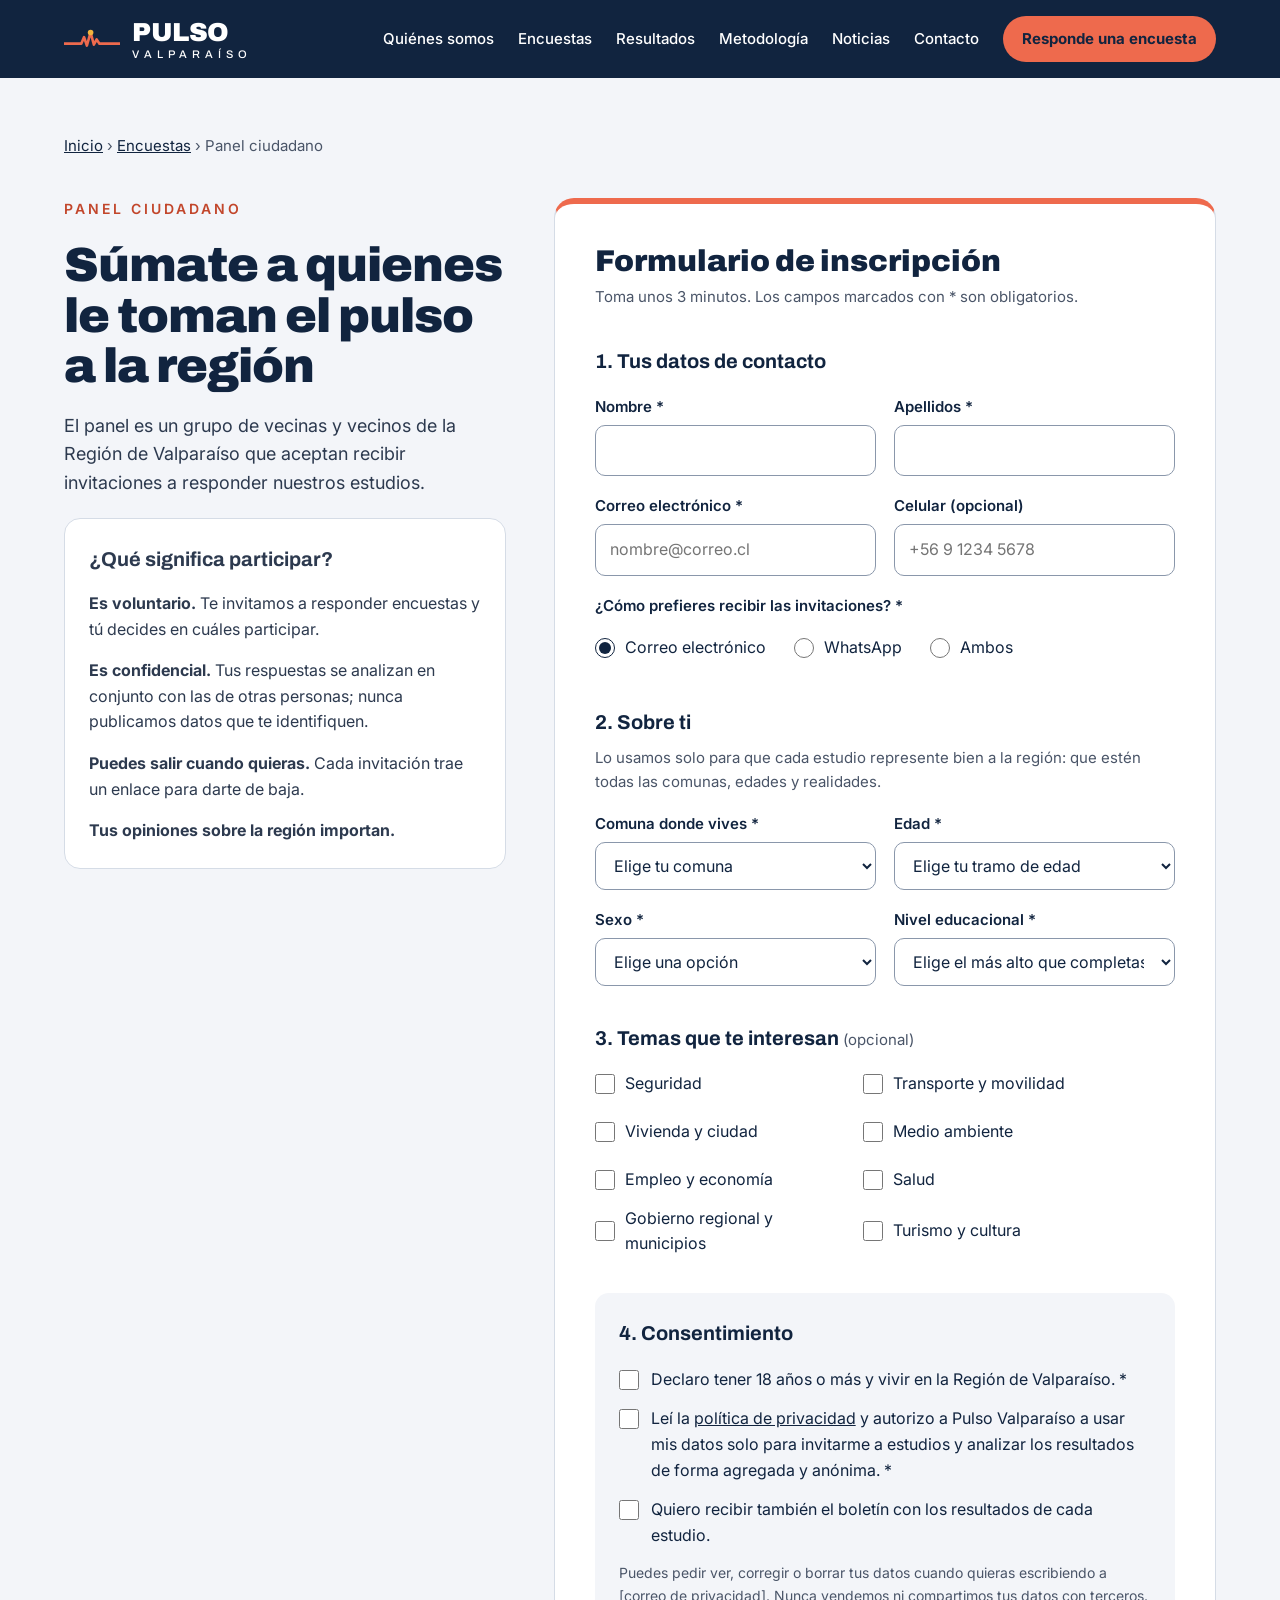
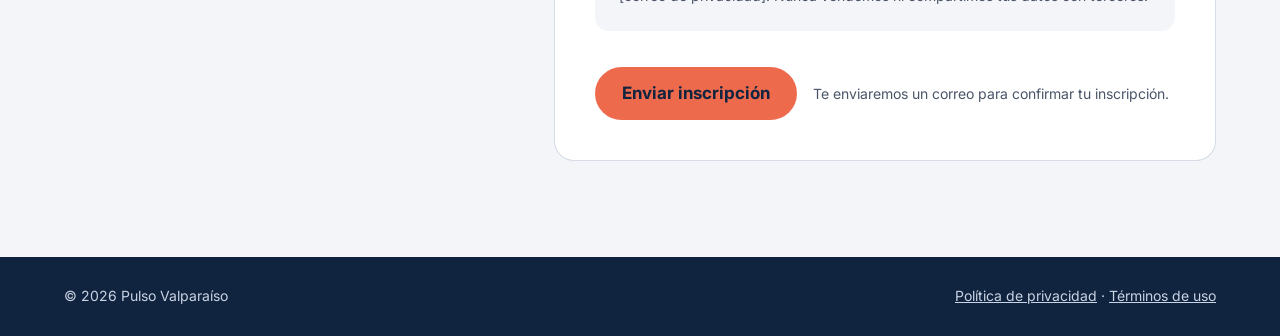
==== panel-ciudadano.html @ 1ea52243 "Add files via upload" ====
<!doctype html>
<html lang="es">
<head>
  <meta charset="utf-8">
  <meta name="viewport" content="width=device-width, initial-scale=1">
  <title>Inscripción al panel ciudadano · Pulso Valparaíso</title>
  <meta name="description" content="Inscríbete en el panel ciudadano de Pulso Valparaíso y recibe invitaciones a responder estudios sobre la región.">
  <link rel="icon" href="img/favicon.svg" type="image/svg+xml">
  <link rel="preconnect" href="https://fonts.googleapis.com">
  <link rel="preconnect" href="https://fonts.gstatic.com" crossorigin>
  <link rel="stylesheet" href="https://fonts.googleapis.com/css2?family=Archivo:wght@500;700;900&family=Inter:wght@400;500;600;700&display=swap">
  <link rel="stylesheet" href="css/estilos.css">
</head>
<body class="pagina-panel">
<a class="saltar" href="#contenido">Saltar al contenido</a>

<!-- ===================== ENCABEZADO Y MENÚ ===================== -->
<header class="encabezado">
  <div class="contenedor">
    <a class="marca" href="index.html" aria-label="Pulso Valparaíso, ir al inicio">
      <svg width="56" height="28" viewBox="0 0 600 200" aria-hidden="true"><polyline class="pulso-linea" points="0,150 185,150 215,80 245,170 285,30 320,160 350,105 380,150 600,150" fill="none" stroke-width="28" stroke-linecap="round" stroke-linejoin="round"/><circle class="pulso-punto" cx="285" cy="30" r="30"/></svg>
      <span class="marca-texto"><strong>PULSO</strong><span>VALPARAÍSO</span></span>
    </a>
    <button class="boton-menu" type="button" aria-expanded="false" aria-controls="menu-principal">
      <svg width="20" height="20" viewBox="0 0 24 24" aria-hidden="true" fill="none" stroke="currentColor" stroke-width="2" stroke-linecap="round"><path d="M3 6h18M3 12h18M3 18h18"/></svg>
      Menú
    </button>
    <nav class="menu" id="menu-principal" aria-label="Menú principal">
      <a href="index.html#sobre">Quiénes somos</a>
      <a href="index.html#participa">Encuestas</a>
      <a href="index.html#ultimo-estudio">Resultados</a>
      <a href="index.html#como-trabajamos">Metodología</a>
      <a href="index.html#noticias">Noticias</a>
      <a href="index.html#contacto">Contacto</a>
      <a class="boton boton-acento" href="index.html#participa">Responde una encuesta</a>
    </nav>
  </div>
</header>

<main id="contenido" class="panel">
  <div class="contenedor">
    <p class="migas"><a href="index.html">Inicio</a> › <a href="index.html#participa">Encuestas</a> › Panel ciudadano</p>

    <div class="panel-columnas">

      <!-- ---------- Columna de información ---------- -->
      <div class="panel-info">
        <p class="antetitulo">Panel ciudadano</p>
        <h1>Súmate a quienes le toman el pulso a la región</h1>
        <p class="bajada">El panel es un grupo de vecinas y vecinos de la Región de Valparaíso que aceptan recibir invitaciones a responder nuestros estudios.</p>
        <div class="caja-blanca">
          <p class="titulo-caja">¿Qué significa participar?</p>
          <p><b>Es voluntario.</b> Te invitamos a responder encuestas y tú decides en cuáles participar.</p>
          <p><b>Es confidencial.</b> Tus respuestas se analizan en conjunto con las de otras personas; nunca publicamos datos que te identifiquen.</p>
          <p><b>Puedes salir cuando quieras.</b> Cada invitación trae un enlace para darte de baja.</p>
          <p><b>Tus opiniones sobre la región importan.</b></p>
        </div>
      </div>

      <!-- ---------- Formulario ----------
           IMPORTANTE: este formulario todavía NO guarda los datos.
           Cuando elijamos el servicio de formularios, se agrega aquí su dirección
           (action="...") y se quita la clase "formulario-pendiente". -->
      <div class="panel-formulario">
        <form class="formulario formulario-pendiente" id="formulario-panel" aria-labelledby="titulo-formulario" data-confirmacion="confirmacion-panel">
          <div class="formulario-titulo">
            <h2 id="titulo-formulario">Formulario de inscripción</h2>
            <p>Toma unos 3 minutos. Los campos marcados con * son obligatorios.</p>
          </div>

          <fieldset class="bloque">
            <legend>1. Tus datos de contacto</legend>
            <div class="par">
              <label class="campo">Nombre *
                <input type="text" name="nombre" autocomplete="given-name" required>
              </label>
              <label class="campo">Apellidos *
                <input type="text" name="apellidos" autocomplete="family-name" required>
              </label>
            </div>
            <div class="par">
              <label class="campo">Correo electrónico *
                <input type="email" name="correo" autocomplete="email" placeholder="nombre@correo.cl" required>
              </label>
              <label class="campo">Celular (opcional)
                <input type="tel" name="celular" autocomplete="tel" placeholder="+56 9 1234 5678">
              </label>
            </div>
            <fieldset class="opciones">
              <legend>¿Cómo prefieres recibir las invitaciones? *</legend>
              <label class="opcion"><input type="radio" name="canal" value="Correo electrónico" checked> Correo electrónico</label>
              <label class="opcion"><input type="radio" name="canal" value="WhatsApp"> WhatsApp</label>
              <label class="opcion"><input type="radio" name="canal" value="Ambos"> Ambos</label>
            </fieldset>
          </fieldset>

          <fieldset class="bloque">
            <legend>2. Sobre ti</legend>
            <p class="ayuda">Lo usamos solo para que cada estudio represente bien a la región: que estén todas las comunas, edades y realidades.</p>
            <div class="par">
              <label class="campo">Comuna donde vives *
                <select name="comuna" required>
                  <option value="">Elige tu comuna</option>
                  <option>Algarrobo</option>
                  <option>Cabildo</option>
                  <option>Calle Larga</option>
                  <option>Cartagena</option>
                  <option>Casablanca</option>
                  <option>Catemu</option>
                  <option>Concón</option>
                  <option>El Quisco</option>
                  <option>El Tabo</option>
                  <option>Hijuelas</option>
                  <option>Isla de Pascua</option>
                  <option>Juan Fernández</option>
                  <option>La Calera</option>
                  <option>La Cruz</option>
                  <option>La Ligua</option>
                  <option>Limache</option>
                  <option>Llaillay</option>
                  <option>Los Andes</option>
                  <option>Nogales</option>
                  <option>Olmué</option>
                  <option>Panquehue</option>
                  <option>Papudo</option>
                  <option>Petorca</option>
                  <option>Puchuncaví</option>
                  <option>Putaendo</option>
                  <option>Quillota</option>
                  <option>Quilpué</option>
                  <option>Quintero</option>
                  <option>Rinconada</option>
                  <option>San Antonio</option>
                  <option>San Esteban</option>
                  <option>San Felipe</option>
                  <option>Santa María</option>
                  <option>Santo Domingo</option>
                  <option>Valparaíso</option>
                  <option>Villa Alemana</option>
                  <option>Viña del Mar</option>
                  <option>Zapallar</option>
                </select>
              </label>
              <label class="campo">Edad *
                <select name="edad" required>
                  <option value="">Elige tu tramo de edad</option>
                  <option>18 a 29 años</option>
                  <option>30 a 44 años</option>
                  <option>45 a 59 años</option>
                  <option>60 años o más</option>
                </select>
              </label>
            </div>
            <div class="par">
              <label class="campo">Sexo *
                <select name="sexo" required>
                  <option value="">Elige una opción</option>
                  <option>Mujer</option>
                  <option>Hombre</option>
                  <option>Otro</option>
                  <option>Prefiero no responder</option>
                </select>
              </label>
              <label class="campo">Nivel educacional *
                <select name="educacion" required>
                  <option value="">Elige el más alto que completaste</option>
                  <option>Básica</option>
                  <option>Media</option>
                  <option>Técnica profesional</option>
                  <option>Universitaria</option>
                  <option>Postgrado</option>
                </select>
              </label>
            </div>
          </fieldset>

          <fieldset class="opciones opciones-temas">
            <legend>3. Temas que te interesan <span>(opcional)</span></legend>
            <label class="opcion"><input type="checkbox" name="temas" value="Seguridad"> Seguridad</label>
            <label class="opcion"><input type="checkbox" name="temas" value="Transporte y movilidad"> Transporte y movilidad</label>
            <label class="opcion"><input type="checkbox" name="temas" value="Vivienda y ciudad"> Vivienda y ciudad</label>
            <label class="opcion"><input type="checkbox" name="temas" value="Medio ambiente"> Medio ambiente</label>
            <label class="opcion"><input type="checkbox" name="temas" value="Empleo y economía"> Empleo y economía</label>
            <label class="opcion"><input type="checkbox" name="temas" value="Salud"> Salud</label>
            <label class="opcion"><input type="checkbox" name="temas" value="Gobierno regional y municipios"> Gobierno regional y municipios</label>
            <label class="opcion"><input type="checkbox" name="temas" value="Turismo y cultura"> Turismo y cultura</label>
          </fieldset>

          <fieldset class="consentimiento">
            <legend>4. Consentimiento</legend>
            <label class="aceptar"><input type="checkbox" name="mayor_de_edad" value="sí" required> <span>Declaro tener 18 años o más y vivir en la Región de Valparaíso. *</span></label>
            <label class="aceptar"><input type="checkbox" name="acepta_privacidad" value="sí" required> <span>Leí la <a href="#">política de privacidad</a> y autorizo a Pulso Valparaíso a usar mis datos solo para invitarme a estudios y analizar los resultados de forma agregada y anónima. *</span></label>
            <label class="aceptar"><input type="checkbox" name="boletin" value="sí"> <span>Quiero recibir también el boletín con los resultados de cada estudio.</span></label>
            <p class="letra-chica">Puedes pedir ver, corregir o borrar tus datos cuando quieras escribiendo a [correo de privacidad]. Nunca vendemos ni compartimos tus datos con terceros.</p>
          </fieldset>

          <div class="enviar">
            <button class="boton boton-acento" type="submit">Enviar inscripción</button>
            <span>Te enviaremos un correo para confirmar tu inscripción.</span>
          </div>
        </form>

        <div class="confirmacion" id="confirmacion-panel" role="status" tabindex="-1" hidden>
          <svg width="72" height="72" viewBox="0 0 72 72" aria-hidden="true"><circle cx="36" cy="36" r="34" fill="none" stroke="#EE6A4D" stroke-width="4"/><polyline points="22,37 32,47 51,27" fill="none" stroke="#11243F" stroke-width="5" stroke-linecap="round" stroke-linejoin="round"/></svg>
          <h2>¡Gracias! Ya casi eres parte del panel</h2>
          <p>Te enviamos un correo para confirmar tu inscripción. Revisa también la carpeta de spam. Cuando lo confirmes, te llegará la primera invitación con el próximo estudio.</p>
          <p class="aviso-demo">Versión de demostración: este formulario todavía no guarda los datos.</p>
          <div class="grupo-botones">
            <a class="boton boton-azul" href="index.html">Volver al inicio</a>
          </div>
        </div>
      </div>

    </div>
  </div>
</main>

<footer class="pie pie-simple">
  <div class="contenedor">
    <div class="pie-final">
      <span>© 2026 Pulso Valparaíso</span>
      <span><a href="#">Política de privacidad</a> · <a href="#">Términos de uso</a></span>
    </div>
  </div>
</footer>

<script src="js/sitio.js"></script>
</body>
</html>
---- css/estilos.css ----
/* =========================================================
   Pulso Valparaíso — hoja de estilos
   Para cambiar un color en todo el sitio, cámbialo aquí abajo.
   ========================================================= */
:root {
  --azul: #11243F;          /* azul marino principal */
  --azul-borde: #22385A;
  --acento: #EE6A4D;        /* coral del logo (prueba #F2B33D o #4FB3A9) */
  --dorado: #F2B33D;        /* punto del logo */
  --coral-texto: #C2462B;   /* coral oscuro para textos pequeños sobre blanco */
  --gris-fondo: #F3F5F9;
  --gris-borde: #D5DCE6;
  --texto: #11243F;
  --texto-suave: #2D3A4F;
  --texto-tenue: #4A5568;
  --texto-claro: #C9D3E3;   /* texto sobre fondo azul */
  --blanco: #FFFFFF;
  --ancho: 1200px;
  --titulos: 'Archivo', system-ui, sans-serif;
  --cuerpo: 'Inter', system-ui, sans-serif;
}

*, *::before, *::after { box-sizing: border-box; }
[hidden] { display: none !important; }
html { scroll-behavior: smooth; }
body {
  margin: 0;
  font-family: var(--cuerpo);
  font-size: 17px;
  line-height: 1.6;
  color: var(--texto);
  background: var(--blanco);
}
img, svg { max-width: 100%; }
a { color: var(--texto); }
a:hover { color: var(--coral-texto); }
h1, h2, h3 { font-family: var(--titulos); margin: 0; }
p { margin: 0; }
:focus-visible { outline: 3px solid var(--dorado); outline-offset: 2px; }

.contenedor { max-width: var(--ancho); margin: 0 auto; padding-left: 24px; padding-right: 24px; }
.saltar { position: absolute; left: -9999px; }
.saltar:focus { left: 16px; top: 16px; z-index: 10; background: var(--blanco); padding: 8px 14px; border-radius: 8px; }

/* ---------- Botones ---------- */
.boton {
  display: inline-flex; align-items: center; justify-content: center;
  min-height: 48px; padding: 12px 26px; border-radius: 999px;
  font: inherit; font-weight: 700; text-decoration: none; cursor: pointer;
  border: 1px solid transparent;
}
.boton-acento { background: var(--acento); color: var(--azul); }
.boton-acento:hover { color: var(--azul); filter: brightness(1.06); }
.boton-azul { background: var(--azul); color: var(--blanco); }
.boton-azul:hover { color: var(--blanco); background: #1B3459; }
.boton-borde { background: transparent; color: var(--azul); border-color: var(--azul); font-weight: 600; }
.boton-borde-claro { background: transparent; color: var(--blanco); border-color: var(--texto-claro); font-weight: 600; }
.boton-borde-claro:hover { color: var(--blanco); background: rgba(255,255,255,.08); }
.grupo-botones { display: flex; flex-wrap: wrap; gap: 16px; }

/* ---------- Encabezado y menú ---------- */
.encabezado { background: var(--azul); color: var(--blanco); position: relative; z-index: 5; }
.encabezado .contenedor {
  display: flex; flex-wrap: wrap; align-items: center; justify-content: space-between;
  gap: 16px 32px; padding-top: 16px; padding-bottom: 16px;
}
.marca { display: flex; align-items: center; gap: 12px; color: var(--blanco); text-decoration: none; }
.marca:hover { color: var(--blanco); }
.marca-texto { display: flex; flex-direction: column; line-height: 1; font-family: var(--titulos); }
.marca-texto strong { font-weight: 900; font-size: 26px; letter-spacing: -0.5px; }
.marca-texto span { font-weight: 500; font-size: 11px; letter-spacing: 5px; margin-top: 4px; }
.pulso-linea { stroke: var(--acento); }
.pulso-punto { fill: var(--dorado); }

.menu { display: flex; flex-wrap: wrap; align-items: center; gap: 4px 24px; font-size: 15px; font-weight: 500; }
.menu a { color: var(--blanco); text-decoration: none; padding: 10px 0; }
.menu a:hover { color: var(--dorado); }
.menu a.boton { padding: 10px 18px; min-height: 44px; color: var(--azul); }
.boton-menu {
  display: none; align-items: center; gap: 8px; min-height: 44px; padding: 8px 14px;
  background: transparent; color: var(--blanco); border: 1px solid var(--texto-claro);
  border-radius: 10px; font: inherit; font-weight: 600; cursor: pointer;
}
@media (max-width: 900px) {
  .boton-menu { display: inline-flex; }
  .menu { display: none; width: 100%; flex-direction: column; align-items: stretch; gap: 0; padding-bottom: 8px; }
  .menu.abierto { display: flex; }
  .menu a { padding: 12px 0; border-top: 1px solid var(--azul-borde); }
  .menu a.boton { margin-top: 12px; border-top: none; }
}

/* ---------- Portada ---------- */
.portada { background: var(--azul); color: var(--blanco); border-top: 1px solid var(--azul-borde); }
.portada .contenedor { display: flex; flex-wrap: wrap; align-items: center; gap: 48px; padding-top: 88px; padding-bottom: 104px; }
.portada-texto { flex: 1 1 520px; min-width: 0; display: flex; flex-direction: column; gap: 24px; }
.portada-texto .antetitulo { color: var(--dorado); }
.portada h1 { font-weight: 900; font-size: clamp(40px, 6vw, 64px); line-height: 1.02; letter-spacing: -1.5px; }
.portada .bajada { font-size: 20px; line-height: 1.55; color: var(--texto-claro); max-width: 560px; }
.portada-grafico { flex: 1 1 380px; min-width: 0; display: flex; justify-content: center; }
.portada-grafico svg { width: 100%; max-width: 520px; height: auto; }

/* ---------- Secciones ---------- */
.seccion { padding: 88px 0; }
.seccion-gris { background: var(--gris-fondo); }
.seccion .contenedor { display: flex; flex-direction: column; gap: 32px; }
.antetitulo { font-size: 14px; font-weight: 600; letter-spacing: 3px; text-transform: uppercase; color: var(--coral-texto); }
.titulo-seccion { display: flex; flex-direction: column; gap: 8px; }
.titulo-seccion h2 { font-weight: 900; font-size: clamp(30px, 4vw, 40px); line-height: 1.1; letter-spacing: -0.5px; }
.fila-titulo { display: flex; flex-wrap: wrap; justify-content: space-between; align-items: flex-end; gap: 16px; }
.enlace-flecha { font-weight: 600; padding: 10px 0; }
.dato-ficha { font-size: 16px; color: var(--texto-tenue); }

.fila { display: flex; flex-wrap: wrap; gap: 24px; }
.cifra { flex: 1 1 280px; min-width: 0; padding: 28px; border-radius: 16px; background: var(--gris-fondo); display: flex; flex-direction: column; gap: 8px; }
.cifra strong { font-family: var(--titulos); font-weight: 900; font-size: 56px; line-height: 1; }
.cifra p { font-size: 16px; color: var(--texto-suave); }

.tarjeta {
  flex: 1 1 420px; min-width: 0; padding: 32px; border-radius: 16px;
  background: var(--blanco); border: 1px solid var(--gris-borde); border-top: 6px solid var(--azul);
  display: flex; flex-direction: column; gap: 12px;
}
.tarjeta-acento { border-top-color: var(--acento); }
.tarjeta .etiqueta { font-size: 13px; font-weight: 600; letter-spacing: 2px; text-transform: uppercase; color: var(--texto-tenue); }
.tarjeta h3 { font-weight: 700; font-size: 26px; line-height: 1.2; }
.tarjeta p { color: var(--texto-suave); }
.tarjeta .detalle { font-size: 15px; color: var(--texto-tenue); }
.tarjeta .boton { align-self: flex-start; margin-top: 8px; }
.nota { font-size: 15px; color: var(--texto-tenue); }

.temas { display: flex; flex-wrap: wrap; gap: 12px; }
.temas a { text-decoration: none; padding: 12px 22px; border-radius: 999px; border: 1px solid #B8C3D4; font-weight: 500; }
.temas a:hover { border-color: var(--azul); }

.principios { display: flex; flex-wrap: wrap; gap: 32px; }
.principio { flex: 1 1 280px; min-width: 0; display: flex; flex-direction: column; gap: 10px; padding-top: 20px; border-top: 2px solid var(--azul); }
.principio .numero { font-family: var(--titulos); font-weight: 700; font-size: 15px; color: var(--coral-texto); }
.principio h3 { font-weight: 700; font-size: 22px; }
.principio p { color: var(--texto-suave); }

.noticia {
  flex: 1 1 300px; min-width: 0; padding: 28px; border-radius: 16px; background: var(--blanco);
  border: 1px solid var(--gris-borde); text-decoration: none; display: flex; flex-direction: column; gap: 10px;
}
.noticia:hover { border-color: var(--azul); }
.noticia .etiqueta { font-size: 13px; font-weight: 600; letter-spacing: 2px; color: var(--texto-tenue); }
.noticia .titular { font-family: var(--titulos); font-weight: 700; font-size: 22px; line-height: 1.25; color: var(--texto); }
.noticia .resumen { font-size: 16px; color: var(--texto-suave); }

.boletin .contenedor { flex-direction: row; flex-wrap: wrap; align-items: center; justify-content: space-between; gap: 24px 48px; }
.boletin-texto { flex: 1 1 420px; min-width: 0; display: flex; flex-direction: column; gap: 8px; }
.boletin-texto h2 { font-weight: 900; font-size: 32px; line-height: 1.15; }
.boletin-texto p { color: var(--texto-tenue); }
.boletin form { flex: 1 1 420px; min-width: 0; display: flex; flex-wrap: wrap; align-items: flex-end; gap: 12px; }
.boletin label { flex: 1 1 240px; min-width: 0; }

/* ---------- Formularios ---------- */
.campo { display: flex; flex-direction: column; gap: 6px; font-size: 15px; font-weight: 600; }
.campo input, .campo select {
  font: inherit; font-size: 16px; font-weight: 400; color: var(--texto); background: var(--blanco);
  padding: 12px 14px; border: 1px solid #8A97AB; border-radius: 10px; min-height: 48px; width: 100%;
}
.campo input:focus, .campo select:focus { border-color: var(--azul); }

/* ---------- Pie de página ---------- */
.pie { background: var(--azul); color: var(--texto-claro); font-size: 15px; }
.pie .contenedor { display: flex; flex-direction: column; gap: 40px; padding-top: 64px; padding-bottom: 40px; }
.pie-columnas { display: flex; flex-wrap: wrap; gap: 40px 64px; }
.pie-marca { flex: 2 1 320px; min-width: 0; display: flex; flex-direction: column; gap: 14px; }
.pie-marca p { max-width: 380px; }
.pie-col { flex: 1 1 180px; min-width: 0; display: flex; flex-direction: column; gap: 8px; }
.pie-col .titulo-col { font-weight: 600; color: var(--blanco); margin-bottom: 4px; }
.pie a { color: var(--texto-claro); }
.pie a:hover { color: var(--blanco); }
.pie-final { display: flex; flex-wrap: wrap; justify-content: space-between; gap: 12px; padding-top: 24px; border-top: 1px solid #2D4467; font-size: 14px; }
.pie-simple .contenedor { padding-top: 28px; padding-bottom: 28px; }
.pie-simple .pie-final { border-top: none; padding-top: 0; }

/* ---------- Página del panel ciudadano ---------- */
.pagina-panel { background: var(--gris-fondo); }
.panel .contenedor { padding-top: 56px; padding-bottom: 96px; display: flex; flex-direction: column; gap: 40px; }
.migas { font-size: 15px; color: var(--texto-tenue); }
.panel-columnas { display: flex; flex-wrap: wrap; align-items: flex-start; gap: 48px; }
.panel-info { flex: 1 1 340px; min-width: 0; display: flex; flex-direction: column; gap: 20px; }
.panel-info h1 { font-weight: 900; font-size: clamp(34px, 5vw, 48px); line-height: 1.05; letter-spacing: -1px; }
.panel-info .bajada { font-size: 18px; color: var(--texto-suave); }
.caja-blanca { display: flex; flex-direction: column; gap: 16px; padding: 24px; border-radius: 16px; background: var(--blanco); border: 1px solid var(--gris-borde); }
.caja-blanca .titulo-caja { font-family: var(--titulos); font-weight: 700; font-size: 20px; }
.caja-blanca p { font-size: 16px; color: var(--texto-suave); }

.panel-formulario {
  flex: 1.4 1 520px; min-width: 0; padding: 40px; border-radius: 20px;
  background: var(--blanco); border: 1px solid var(--gris-borde); border-top: 6px solid var(--acento);
}
@media (max-width: 560px) { .panel-formulario { padding: 24px; } }
.formulario { display: flex; flex-direction: column; gap: 36px; }
.formulario-titulo { display: flex; flex-direction: column; gap: 6px; }
.formulario-titulo h2 { font-weight: 900; font-size: 30px; line-height: 1.15; }
.formulario-titulo p { font-size: 15px; color: var(--texto-tenue); }
.formulario fieldset { border: none; margin: 0; padding: 0; min-width: 0; }
.bloque { display: flex; flex-direction: column; gap: 18px; }
.bloque > legend { padding: 0; margin-bottom: 18px; font-family: var(--titulos); font-weight: 700; font-size: 20px; }
.bloque .ayuda { font-size: 15px; color: var(--texto-tenue); margin-top: -10px; }
.par { display: flex; flex-wrap: wrap; gap: 18px; }
.par .campo { flex: 1 1 220px; min-width: 0; }
.opciones { display: flex; flex-wrap: wrap; gap: 4px 28px; }
.opciones > legend { padding: 0; margin-bottom: 8px; font-size: 15px; font-weight: 600; width: 100%; }
.opcion { display: flex; align-items: center; gap: 10px; min-height: 44px; font-size: 16px; }
.opciones-temas .opcion { flex: 0 1 240px; }
.opcion input, .aceptar input { width: 20px; height: 20px; margin: 0; accent-color: var(--azul); flex: none; }
.opciones-temas > legend { font-family: var(--titulos); font-weight: 700; font-size: 20px; }
.opciones-temas > legend span { font-family: var(--cuerpo); font-weight: 400; font-size: 15px; color: var(--texto-tenue); }
.consentimiento { display: flex; flex-direction: column; gap: 14px; padding: 24px !important; background: var(--gris-fondo); border-radius: 14px; }
.consentimiento > legend { float: left; width: 100%; padding: 0; margin-bottom: 4px; font-family: var(--titulos); font-weight: 700; font-size: 20px; }
.aceptar { display: flex; align-items: flex-start; gap: 12px; font-size: 16px; }
.aceptar input { margin-top: 3px; }
.consentimiento .letra-chica { font-size: 14px; color: var(--texto-tenue); }
.enviar { display: flex; flex-wrap: wrap; align-items: center; gap: 16px; }
.enviar span { font-size: 14px; color: var(--texto-tenue); }

.confirmacion { display: flex; flex-direction: column; align-items: flex-start; gap: 18px; padding: 24px 0; }
.confirmacion[hidden] { display: none; }
.confirmacion h2 { font-weight: 900; font-size: 34px; line-height: 1.15; }
.confirmacion p { font-size: 18px; color: var(--texto-suave); max-width: 520px; }
.aviso-demo { font-size: 15px !important; background: #FFF4DC; border: 1px solid var(--dorado); padding: 12px 16px; border-radius: 10px; }
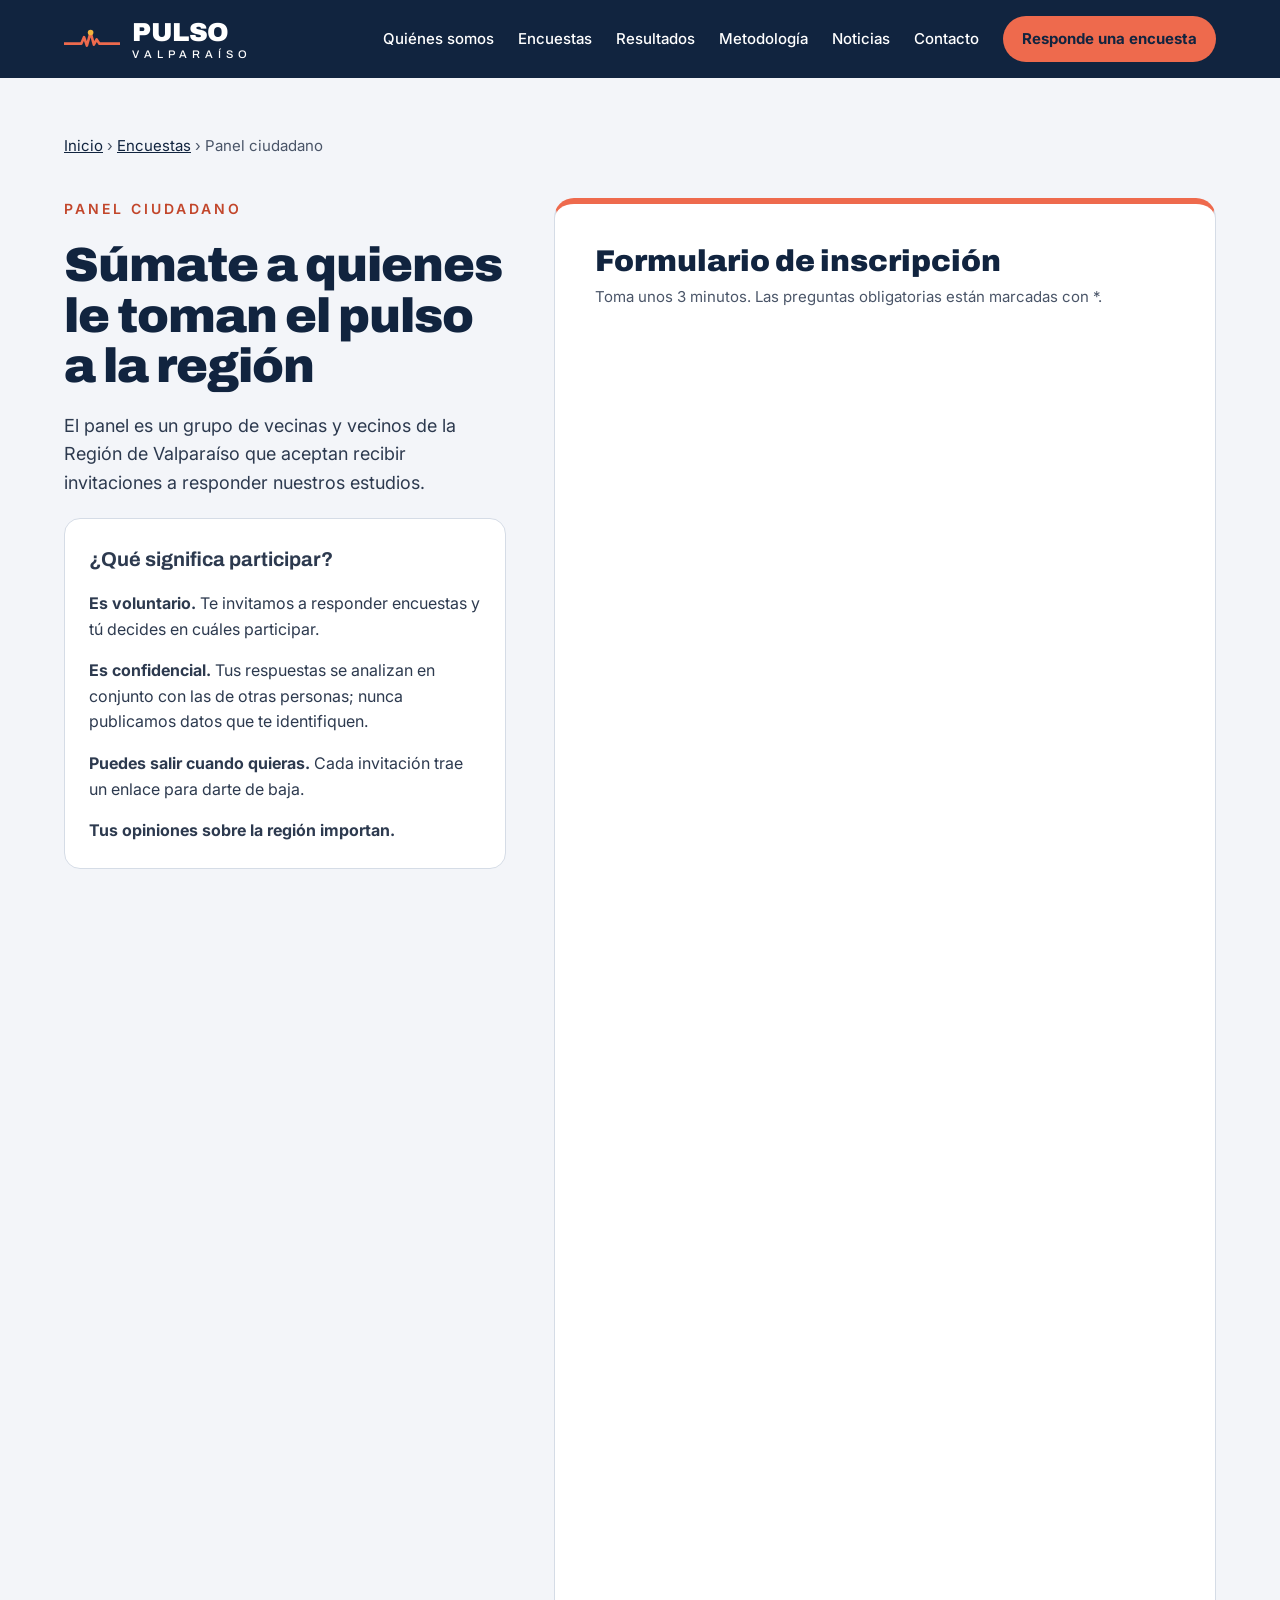
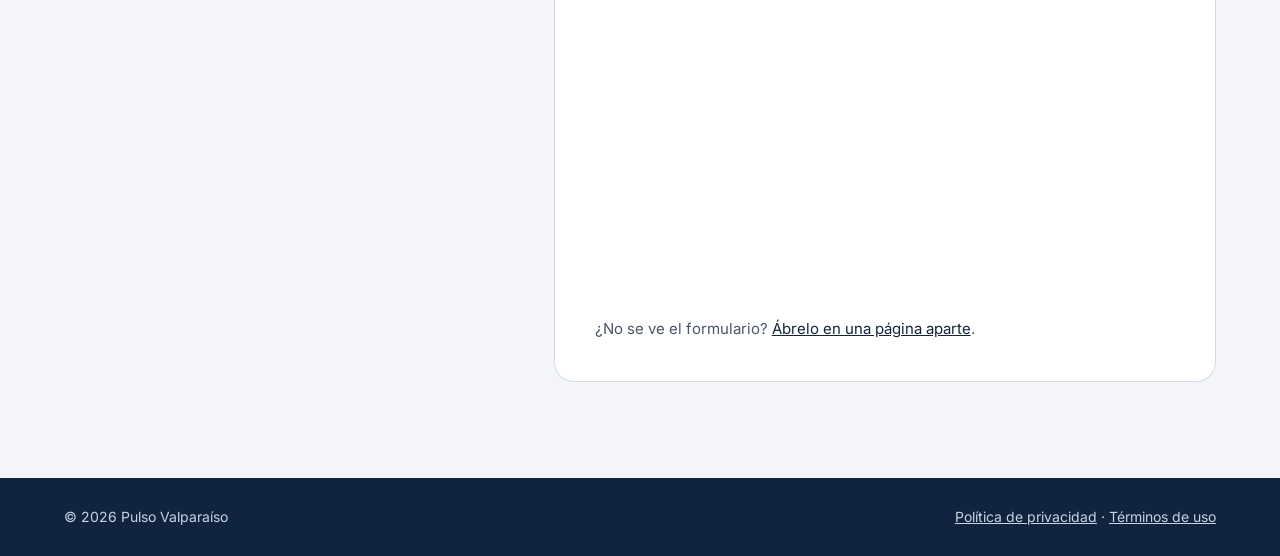
==== commit 886f3b18: "Add files via upload" ====
--- a/panel-ciudadano.html
+++ b/panel-ciudadano.html
@@ -57,158 +57,17 @@
         </div>
       </div>
 
-      <!-- ---------- Formulario ----------
-           IMPORTANTE: este formulario todavía NO guarda los datos.
-           Cuando elijamos el servicio de formularios, se agrega aquí su dirección
-           (action="...") y se quita la clase "formulario-pendiente". -->
+      <!-- ---------- Formulario (Tally) ----------
+           El formulario vive en Tally: https://tally.so/r/OQ4Y7K
+           Para cambiar preguntas, edítalas en tally.so; esta página se actualiza sola.
+           Las inscripciones se revisan en tally.so, pestaña "Submissions". -->
       <div class="panel-formulario">
-        <form class="formulario formulario-pendiente" id="formulario-panel" aria-labelledby="titulo-formulario" data-confirmacion="confirmacion-panel">
-          <div class="formulario-titulo">
-            <h2 id="titulo-formulario">Formulario de inscripción</h2>
-            <p>Toma unos 3 minutos. Los campos marcados con * son obligatorios.</p>
-          </div>
-
-          <fieldset class="bloque">
-            <legend>1. Tus datos de contacto</legend>
-            <div class="par">
-              <label class="campo">Nombre *
-                <input type="text" name="nombre" autocomplete="given-name" required>
-              </label>
-              <label class="campo">Apellidos *
-                <input type="text" name="apellidos" autocomplete="family-name" required>
-              </label>
-            </div>
-            <div class="par">
-              <label class="campo">Correo electrónico *
-                <input type="email" name="correo" autocomplete="email" placeholder="nombre@correo.cl" required>
-              </label>
-              <label class="campo">Celular (opcional)
-                <input type="tel" name="celular" autocomplete="tel" placeholder="+56 9 1234 5678">
-              </label>
-            </div>
-            <fieldset class="opciones">
-              <legend>¿Cómo prefieres recibir las invitaciones? *</legend>
-              <label class="opcion"><input type="radio" name="canal" value="Correo electrónico" checked> Correo electrónico</label>
-              <label class="opcion"><input type="radio" name="canal" value="WhatsApp"> WhatsApp</label>
-              <label class="opcion"><input type="radio" name="canal" value="Ambos"> Ambos</label>
-            </fieldset>
-          </fieldset>
-
-          <fieldset class="bloque">
-            <legend>2. Sobre ti</legend>
-            <p class="ayuda">Lo usamos solo para que cada estudio represente bien a la región: que estén todas las comunas, edades y realidades.</p>
-            <div class="par">
-              <label class="campo">Comuna donde vives *
-                <select name="comuna" required>
-                  <option value="">Elige tu comuna</option>
-                  <option>Algarrobo</option>
-                  <option>Cabildo</option>
-                  <option>Calle Larga</option>
-                  <option>Cartagena</option>
-                  <option>Casablanca</option>
-                  <option>Catemu</option>
-                  <option>Concón</option>
-                  <option>El Quisco</option>
-                  <option>El Tabo</option>
-                  <option>Hijuelas</option>
-                  <option>Isla de Pascua</option>
-                  <option>Juan Fernández</option>
-                  <option>La Calera</option>
-                  <option>La Cruz</option>
-                  <option>La Ligua</option>
-                  <option>Limache</option>
-                  <option>Llaillay</option>
-                  <option>Los Andes</option>
-                  <option>Nogales</option>
-                  <option>Olmué</option>
-                  <option>Panquehue</option>
-                  <option>Papudo</option>
-                  <option>Petorca</option>
-                  <option>Puchuncaví</option>
-                  <option>Putaendo</option>
-                  <option>Quillota</option>
-                  <option>Quilpué</option>
-                  <option>Quintero</option>
-                  <option>Rinconada</option>
-                  <option>San Antonio</option>
-                  <option>San Esteban</option>
-                  <option>San Felipe</option>
-                  <option>Santa María</option>
-                  <option>Santo Domingo</option>
-                  <option>Valparaíso</option>
-                  <option>Villa Alemana</option>
-                  <option>Viña del Mar</option>
-                  <option>Zapallar</option>
-                </select>
-              </label>
-              <label class="campo">Edad *
-                <select name="edad" required>
-                  <option value="">Elige tu tramo de edad</option>
-                  <option>18 a 29 años</option>
-                  <option>30 a 44 años</option>
-                  <option>45 a 59 años</option>
-                  <option>60 años o más</option>
-                </select>
-              </label>
-            </div>
-            <div class="par">
-              <label class="campo">Sexo *
-                <select name="sexo" required>
-                  <option value="">Elige una opción</option>
-                  <option>Mujer</option>
-                  <option>Hombre</option>
-                  <option>Otro</option>
-                  <option>Prefiero no responder</option>
-                </select>
-              </label>
-              <label class="campo">Nivel educacional *
-                <select name="educacion" required>
-                  <option value="">Elige el más alto que completaste</option>
-                  <option>Básica</option>
-                  <option>Media</option>
-                  <option>Técnica profesional</option>
-                  <option>Universitaria</option>
-                  <option>Postgrado</option>
-                </select>
-              </label>
-            </div>
-          </fieldset>
-
-          <fieldset class="opciones opciones-temas">
-            <legend>3. Temas que te interesan <span>(opcional)</span></legend>
-            <label class="opcion"><input type="checkbox" name="temas" value="Seguridad"> Seguridad</label>
-            <label class="opcion"><input type="checkbox" name="temas" value="Transporte y movilidad"> Transporte y movilidad</label>
-            <label class="opcion"><input type="checkbox" name="temas" value="Vivienda y ciudad"> Vivienda y ciudad</label>
-            <label class="opcion"><input type="checkbox" name="temas" value="Medio ambiente"> Medio ambiente</label>
-            <label class="opcion"><input type="checkbox" name="temas" value="Empleo y economía"> Empleo y economía</label>
-            <label class="opcion"><input type="checkbox" name="temas" value="Salud"> Salud</label>
-            <label class="opcion"><input type="checkbox" name="temas" value="Gobierno regional y municipios"> Gobierno regional y municipios</label>
-            <label class="opcion"><input type="checkbox" name="temas" value="Turismo y cultura"> Turismo y cultura</label>
-          </fieldset>
-
-          <fieldset class="consentimiento">
-            <legend>4. Consentimiento</legend>
-            <label class="aceptar"><input type="checkbox" name="mayor_de_edad" value="sí" required> <span>Declaro tener 18 años o más y vivir en la Región de Valparaíso. *</span></label>
-            <label class="aceptar"><input type="checkbox" name="acepta_privacidad" value="sí" required> <span>Leí la <a href="#">política de privacidad</a> y autorizo a Pulso Valparaíso a usar mis datos solo para invitarme a estudios y analizar los resultados de forma agregada y anónima. *</span></label>
-            <label class="aceptar"><input type="checkbox" name="boletin" value="sí"> <span>Quiero recibir también el boletín con los resultados de cada estudio.</span></label>
-            <p class="letra-chica">Puedes pedir ver, corregir o borrar tus datos cuando quieras escribiendo a [correo de privacidad]. Nunca vendemos ni compartimos tus datos con terceros.</p>
-          </fieldset>
-
-          <div class="enviar">
-            <button class="boton boton-acento" type="submit">Enviar inscripción</button>
-            <span>Te enviaremos un correo para confirmar tu inscripción.</span>
-          </div>
-        </form>
-
-        <div class="confirmacion" id="confirmacion-panel" role="status" tabindex="-1" hidden>
-          <svg width="72" height="72" viewBox="0 0 72 72" aria-hidden="true"><circle cx="36" cy="36" r="34" fill="none" stroke="#EE6A4D" stroke-width="4"/><polyline points="22,37 32,47 51,27" fill="none" stroke="#11243F" stroke-width="5" stroke-linecap="round" stroke-linejoin="round"/></svg>
-          <h2>¡Gracias! Ya casi eres parte del panel</h2>
-          <p>Te enviamos un correo para confirmar tu inscripción. Revisa también la carpeta de spam. Cuando lo confirmes, te llegará la primera invitación con el próximo estudio.</p>
-          <p class="aviso-demo">Versión de demostración: este formulario todavía no guarda los datos.</p>
-          <div class="grupo-botones">
-            <a class="boton boton-azul" href="index.html">Volver al inicio</a>
-          </div>
+        <div class="formulario-titulo">
+          <h2>Formulario de inscripción</h2>
+          <p>Toma unos 3 minutos. Las preguntas obligatorias están marcadas con *.</p>
         </div>
+        <iframe class="formulario-tally" data-tally-src="https://tally.so/embed/OQ4Y7K?alignLeft=1&amp;hideTitle=1&amp;transparentBackground=1&amp;dynamicHeight=1" loading="lazy" width="100%" height="1600" frameborder="0" marginheight="0" marginwidth="0" title="Formulario de inscripción al panel ciudadano"></iframe>
+        <p class="nota">¿No se ve el formulario? <a href="https://tally.so/r/OQ4Y7K" target="_blank" rel="noopener">Ábrelo en una página aparte</a>.</p>
       </div>
 
     </div>
@@ -225,5 +84,7 @@
 </footer>
 
 <script src="js/sitio.js"></script>
+<!-- Código de Tally para mostrar el formulario insertado -->
+<script>var d=document,w="https://tally.so/widgets/embed.js",v=function(){"undefined"!=typeof Tally?Tally.loadEmbeds():d.querySelectorAll("iframe[data-tally-src]:not([src])").forEach((function(e){e.src=e.dataset.tallySrc}))};if("undefined"!=typeof Tally)v();else if(d.querySelector('script[src="'+w+'"]')==null){var s=d.createElement("script");s.src=w,s.onload=v,s.onerror=v,d.body.appendChild(s);}</script>
 </body>
 </html>
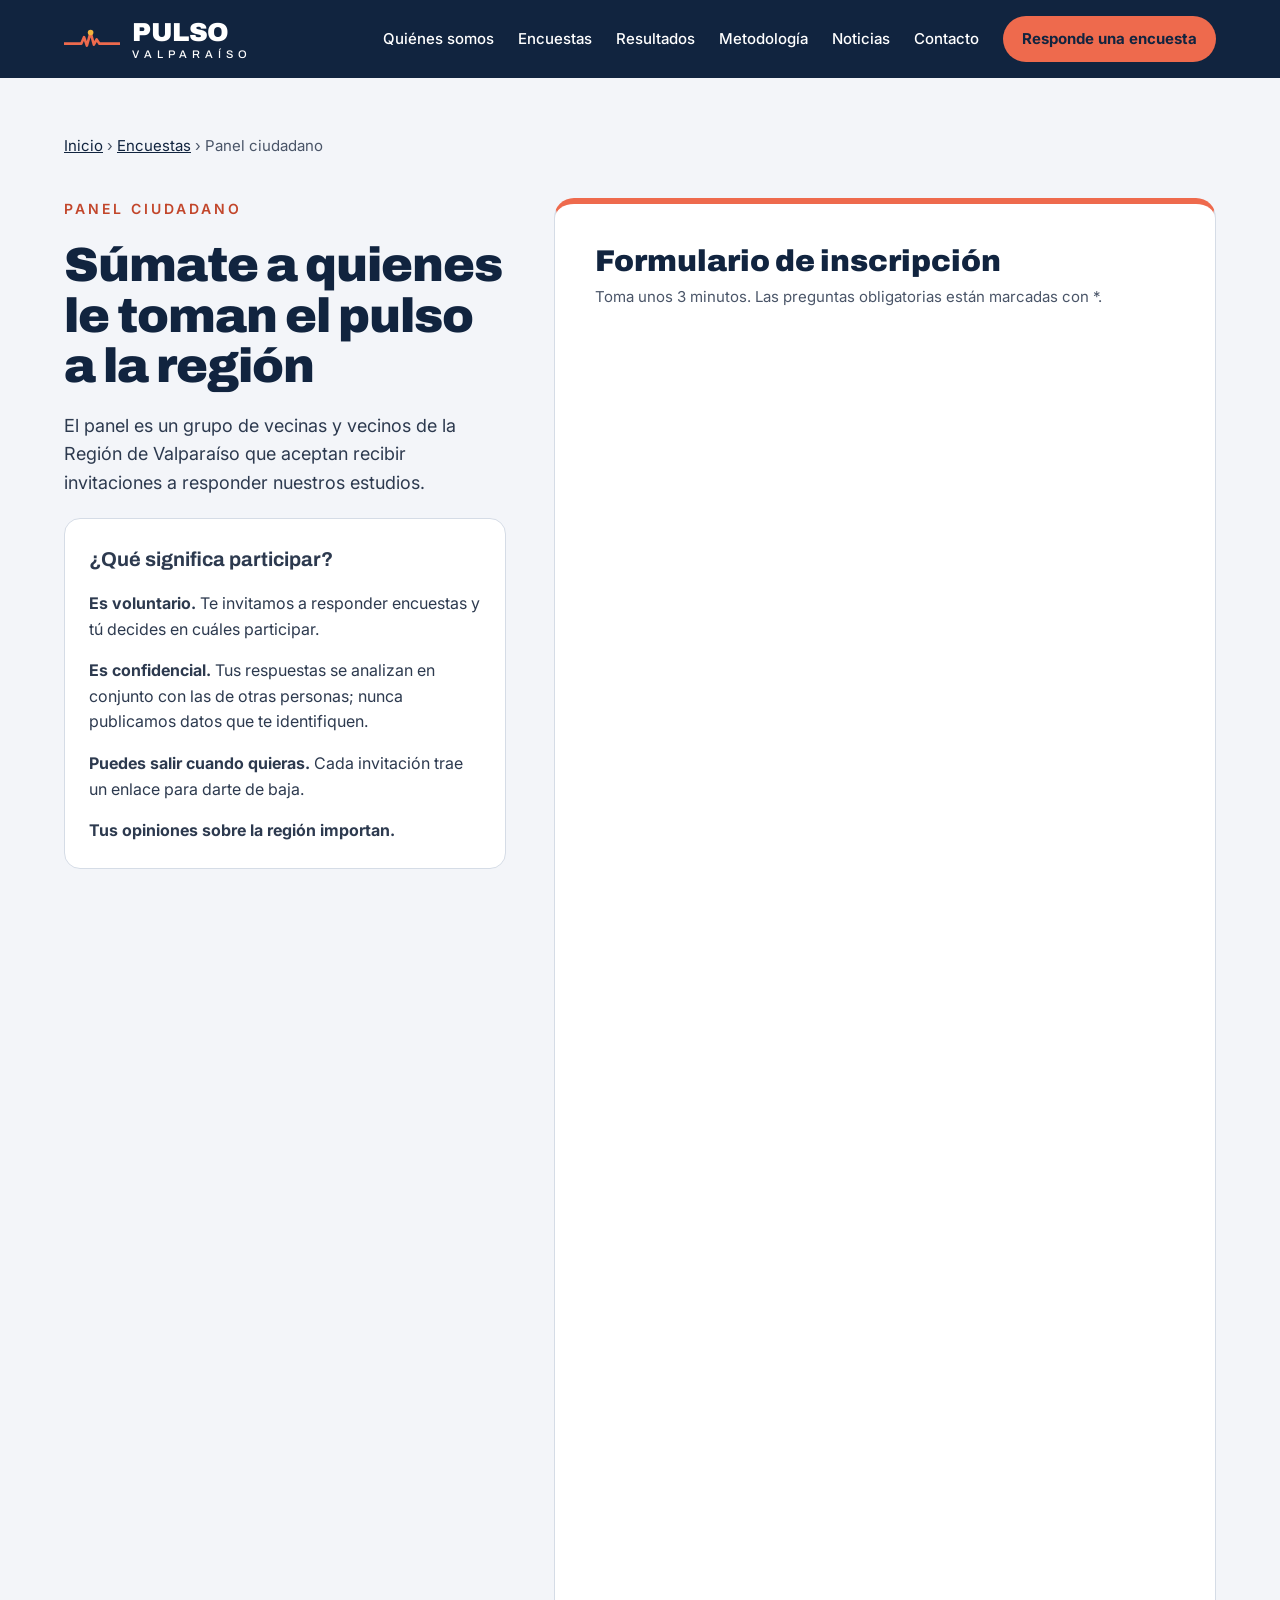
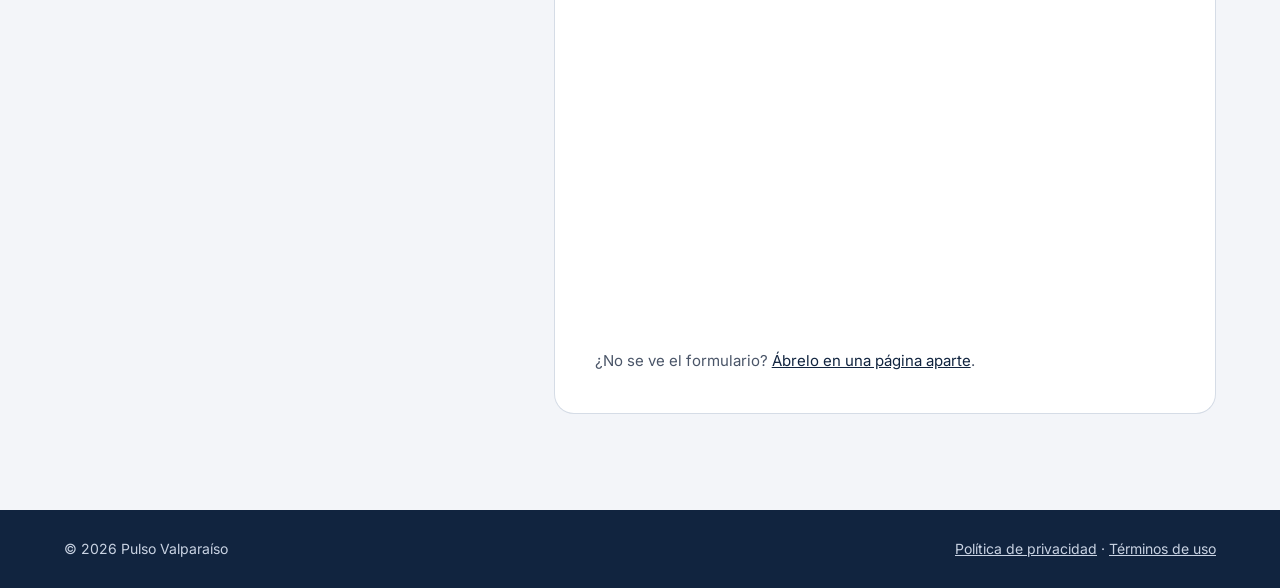
==== commit 79e0368d: "Rename panel-ciudadano (1).html to panel-ciudadano.html" ====
--- a/panel-ciudadano.html
+++ b/panel-ciudadano.html
@@ -78,7 +78,7 @@
   <div class="contenedor">
     <div class="pie-final">
       <span>© 2026 Pulso Valparaíso</span>
-      <span><a href="#">Política de privacidad</a> · <a href="#">Términos de uso</a></span>
+      <span><a href="privacidad.html">Política de privacidad</a> · <a href="#">Términos de uso</a></span>
     </div>
   </div>
 </footer>
--- a/css/estilos.css
+++ b/css/estilos.css
@@ -223,3 +223,8 @@
 .confirmacion h2 { font-weight: 900; font-size: 34px; line-height: 1.15; }
 .confirmacion p { font-size: 18px; color: var(--texto-suave); max-width: 520px; }
 .aviso-demo { font-size: 15px !important; background: #FFF4DC; border: 1px solid var(--dorado); padding: 12px 16px; border-radius: 10px; }
+
+/* Formulario de Tally insertado */
+.panel-formulario .formulario-titulo { margin-bottom: 24px; }
+.formulario-tally { display: block; width: 100%; border: 0; min-height: 600px; }
+.panel-formulario .nota { margin-top: 16px; }
